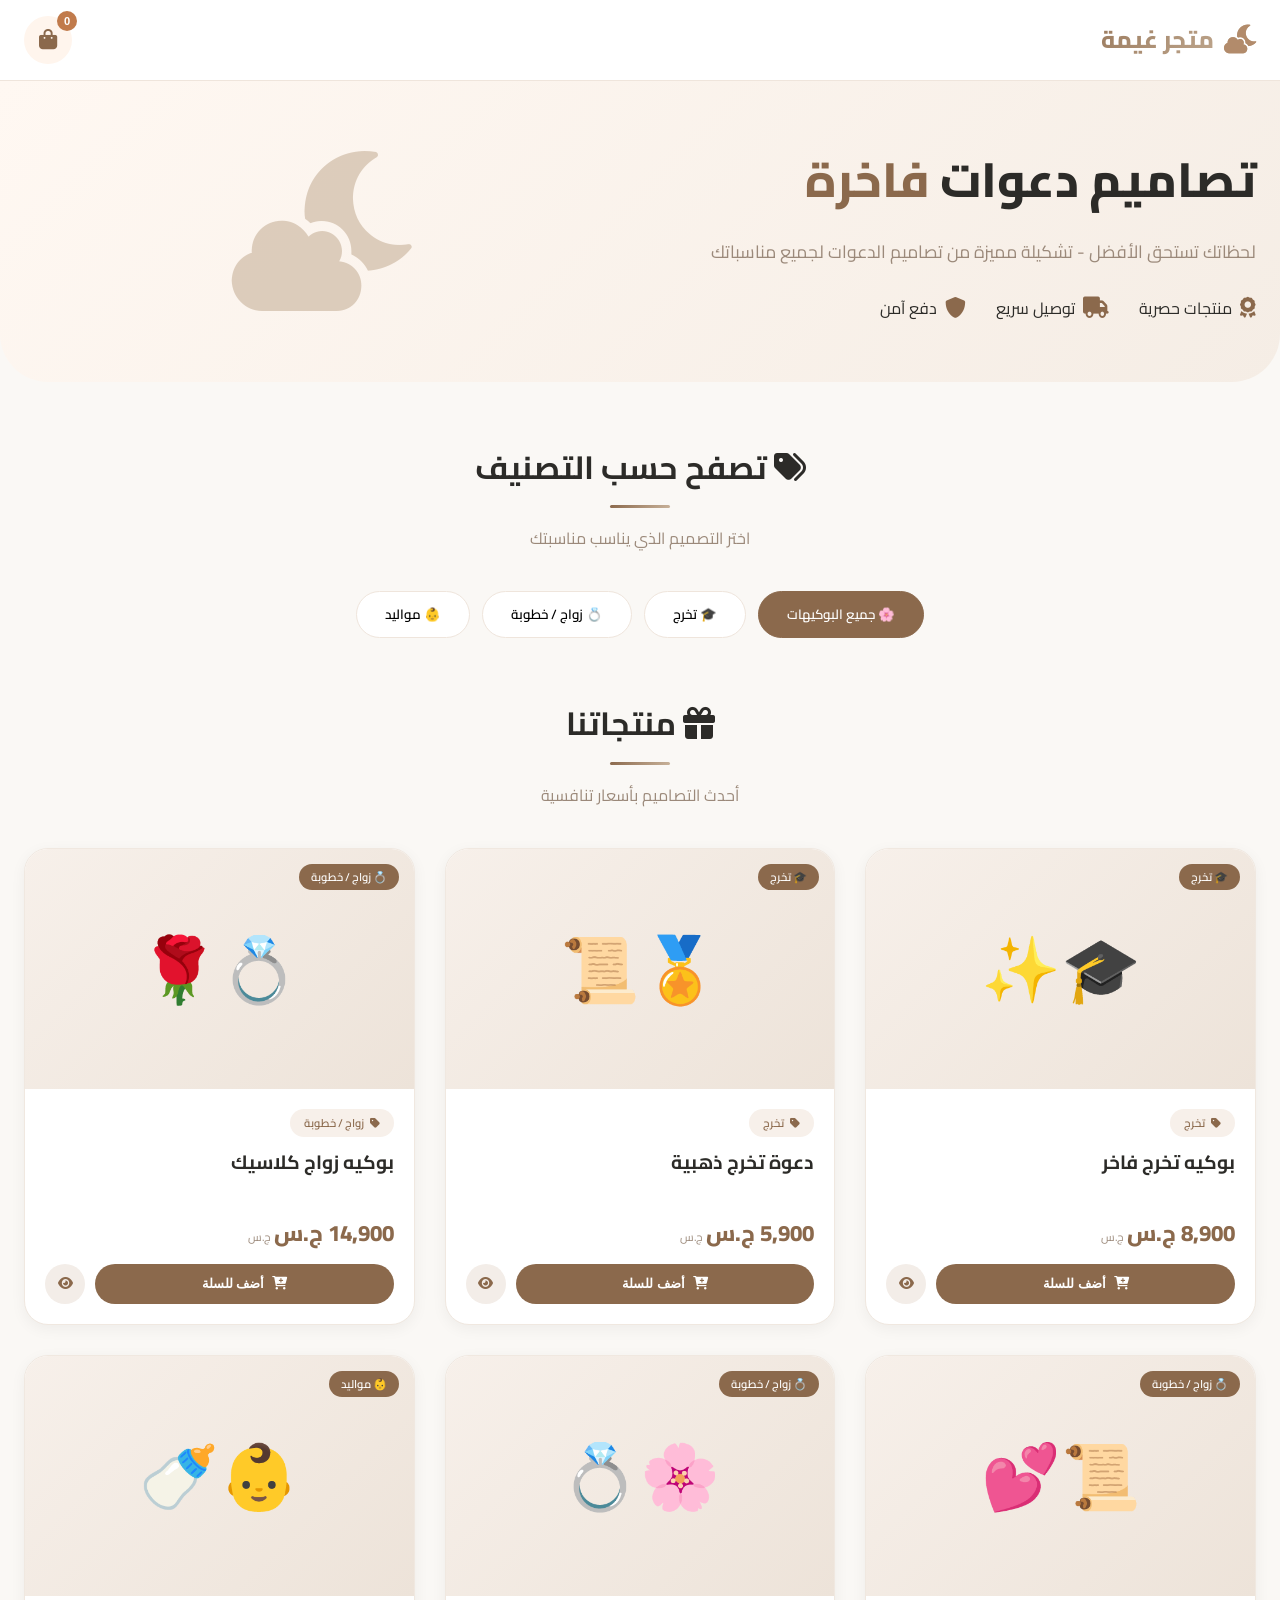
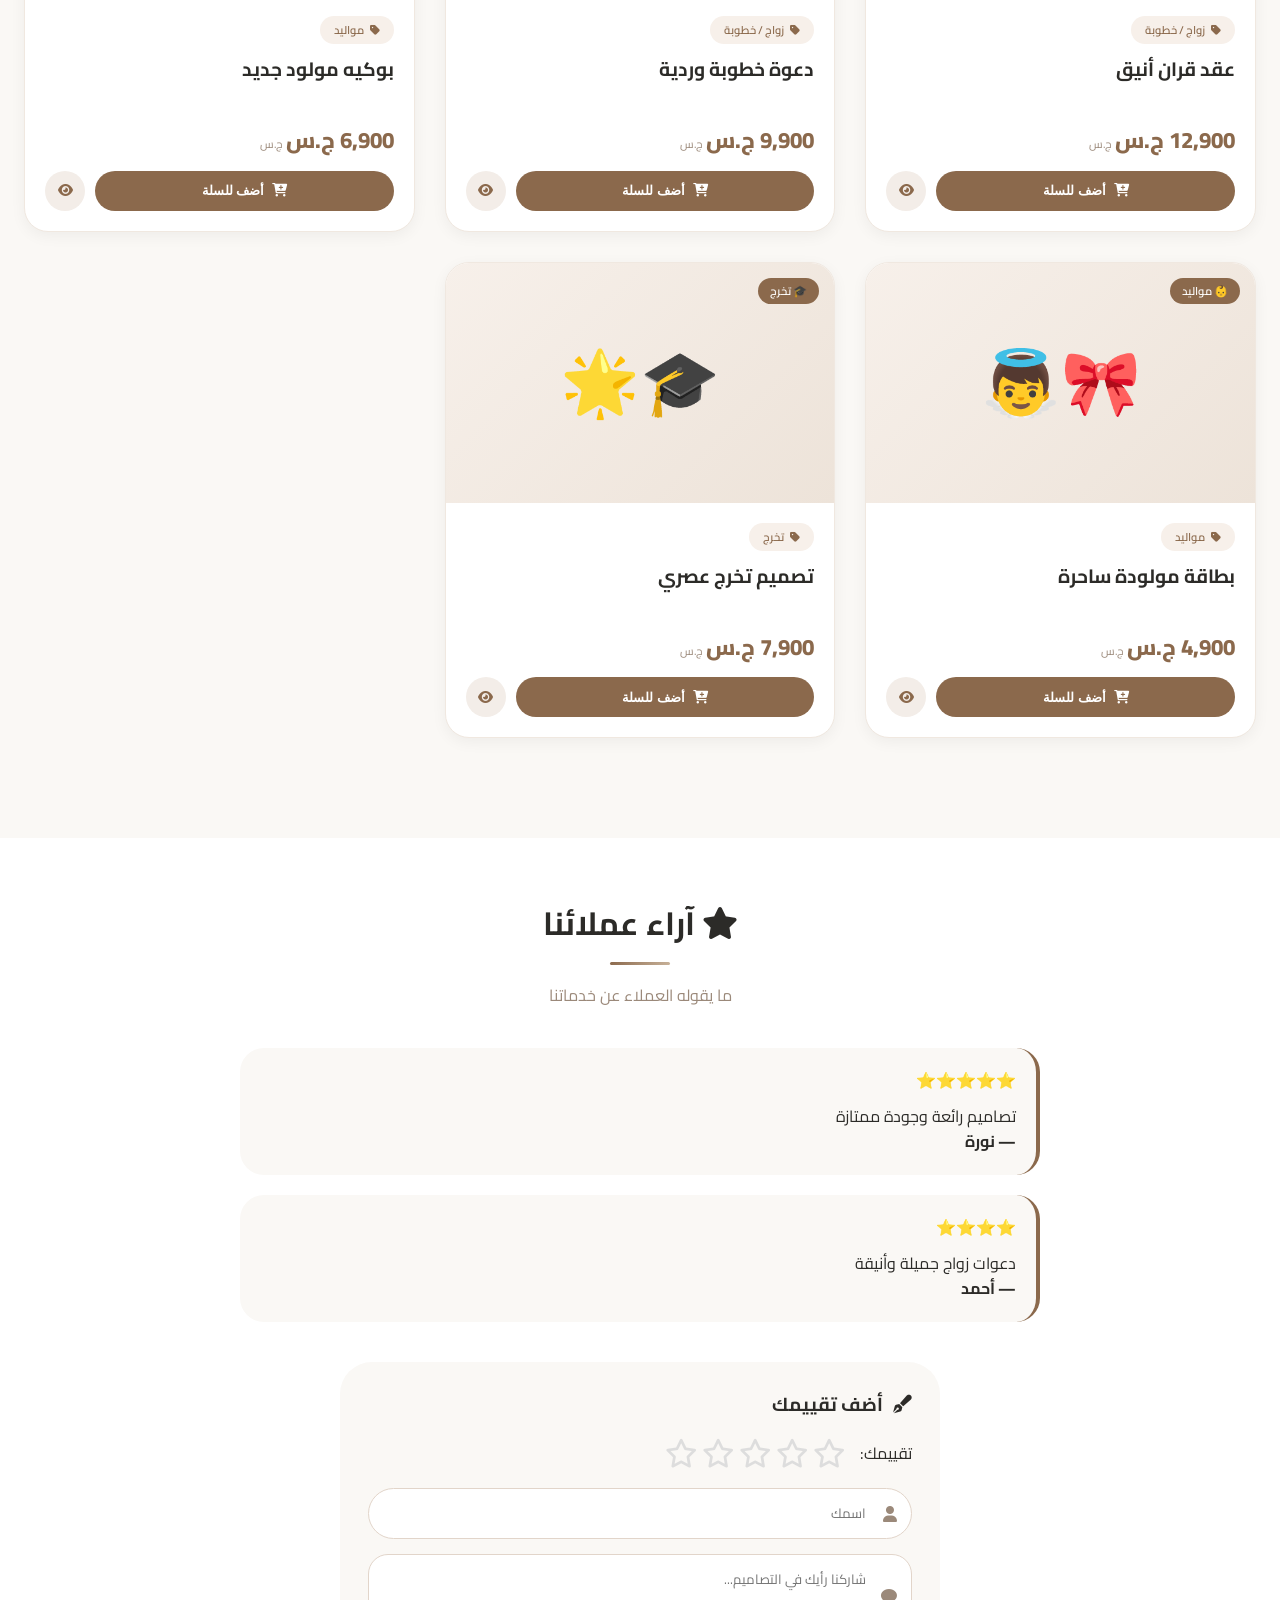
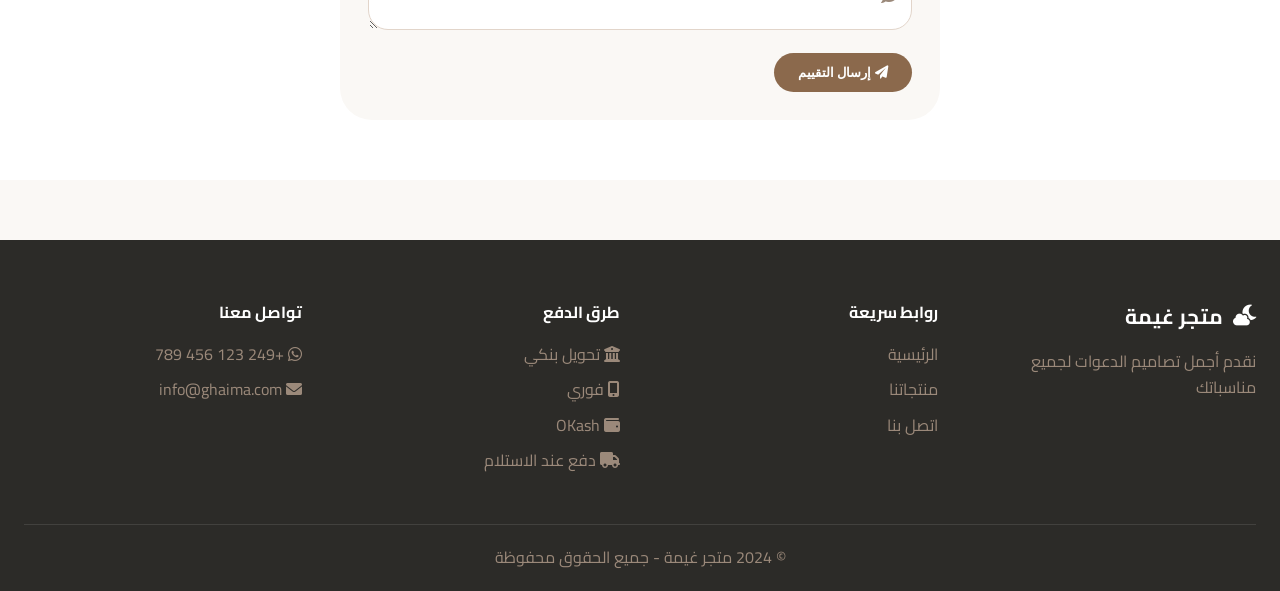
==== index.html @ 8d606b82 "Add files via upload" ====
<!DOCTYPE html>
<html lang="ar" dir="rtl">
<head>
    <meta charset="UTF-8">
    <meta name="viewport" content="width=device-width, initial-scale=1.0, viewport-fit=cover">
    <title>متجر غيمة | تصاميم دعوات فاخرة</title>
    <link href="https://fonts.googleapis.com/css2?family=Cairo:wght@300;400;500;600;700;800&display=swap" rel="stylesheet">
    <link rel="stylesheet" href="https://cdnjs.cloudflare.com/ajax/libs/font-awesome/6.0.0-beta3/css/all.min.css">
    <link rel="stylesheet" href="style.css">
</head>
<body>

<div class="header">
    <div class="container">
        <div class="header-content">
            <div class="logo" id="logoTrigger">
                <i class="fas fa-cloud-moon"></i>
                <span>متجر غيمة</span>
            </div>
            <button class="mobile-menu-btn" id="mobileMenuBtn">
                <i class="fas fa-bars"></i>
            </button>
            <div class="header-actions">
                <button class="cart-btn" id="cartIconBtn">
                    <i class="fas fa-shopping-bag"></i>
                    <span class="cart-badge" id="cartCount">0</span>
                </button>
            </div>
        </div>
    </div>
</div>

<main>
    <section class="hero">
        <div class="container">
            <div class="hero-content">
                <div class="hero-text">
                    <h1>تصاميم دعوات <span class="highlight">فاخرة</span></h1>
                    <p>لحظاتك تستحق الأفضل - تشكيلة مميزة من تصاميم الدعوات لجميع مناسباتك</p>
                    <div class="hero-stats">
                        <div class="hero-stat"><i class="fas fa-award"></i><span>منتجات حصرية</span></div>
                        <div class="hero-stat"><i class="fas fa-truck"></i><span>توصيل سريع</span></div>
                        <div class="hero-stat"><i class="fas fa-shield-alt"></i><span>دفع آمن</span></div>
                    </div>
                </div>
                <div class="hero-image"><i class="fas fa-cloud-moon"></i></div>
            </div>
        </div>
    </section>

    <section class="categories-section">
        <div class="container">
            <div class="section-header">
                <h2><i class="fas fa-tags"></i> تصفح حسب التصنيف</h2>
                <p>اختر التصميم الذي يناسب مناسبتك</p>
            </div>
            <div class="categories" id="categoriesContainer"></div>
        </div>
    </section>

    <section class="products-section">
        <div class="container">
            <div class="section-header">
                <h2><i class="fas fa-gift"></i> منتجاتنا</h2>
                <p>أحدث التصاميم بأسعار تنافسية</p>
            </div>
            <div class="products-grid" id="productsGrid"></div>
        </div>
    </section>

    <section class="reviews-section">
        <div class="container">
            <div class="section-header">
                <h2><i class="fas fa-star"></i> آراء عملائنا</h2>
                <p>ما يقوله العملاء عن خدماتنا</p>
            </div>
            <div class="reviews-container" id="reviewsList"></div>
            <div class="add-review-card">
                <h3><i class="fas fa-pen-fancy"></i> أضف تقييمك</h3>
                <div class="rating-input">
                    <span>تقييمك:</span>
                    <div class="stars-input" id="starRating">
                        <i class="far fa-star" data-value="1"></i>
                        <i class="far fa-star" data-value="2"></i>
                        <i class="far fa-star" data-value="3"></i>
                        <i class="far fa-star" data-value="4"></i>
                        <i class="far fa-star" data-value="5"></i>
                    </div>
                    <input type="hidden" id="selectedStars" value="0">
                </div>
                <div class="review-input-group"><i class="fas fa-user"></i><input type="text" id="reviewerName" placeholder="اسمك"></div>
                <div class="review-input-group"><i class="fas fa-comment"></i><textarea id="reviewComment" rows="2" placeholder="شاركنا رأيك في التصاميم..."></textarea></div>
                <button id="submitReviewBtn" class="btn-primary"><i class="fas fa-paper-plane"></i> إرسال التقييم</button>
            </div>
        </div>
    </section>
</main>

<footer class="footer">
    <div class="container">
        <div class="footer-content">
            <div class="footer-section"><div class="footer-logo"><i class="fas fa-cloud-moon"></i><span>متجر غيمة</span></div><p>نقدم أجمل تصاميم الدعوات لجميع مناسباتك</p></div>
            <div class="footer-section"><h4>روابط سريعة</h4><ul><li><a href="#">الرئيسية</a></li><li><a href="#">منتجاتنا</a></li><li><a href="#">اتصل بنا</a></li></ul></div>
            <div class="footer-section"><h4>طرق الدفع</h4><ul><li><i class="fas fa-university"></i> تحويل بنكي</li><li><i class="fas fa-mobile-alt"></i> فوري</li><li><i class="fas fa-wallet"></i> OKash</li><li><i class="fas fa-truck"></i> دفع عند الاستلام</li></ul></div>
            <div class="footer-section"><h4>تواصل معنا</h4><ul><li><i class="fab fa-whatsapp"></i> +249 123 456 789</li><li><i class="fas fa-envelope"></i> info@ghaima.com</li></ul></div>
        </div>
        <div class="footer-bottom"><p>&copy; 2024 متجر غيمة - جميع الحقوق محفوظة</p></div>
    </div>
</footer>

<!-- Modals -->
<div class="modal" id="recipientModal">
    <div class="modal-content">
        <div class="modal-header"><h3><i class="fas fa-map-marker-alt"></i> بيانات التوصيل</h3><button class="modal-close" onclick="closeModal('recipientModal')">&times;</button></div>
        <div class="modal-body">
            <div class="form-group"><label>الاسم الكامل</label><input type="text" id="recipientFullName"></div>
            <div class="form-group"><label>رقم الهاتف</label><input type="tel" id="recipientPhone"></div>
            <div class="form-group"><label>البريد الإلكتروني (اختياري)</label><input type="email" id="recipientEmail"></div>
            <div class="gps-card"><div class="gps-icon"><i class="fas fa-location-dot"></i></div><div class="gps-content"><h4>تحديد موقع التوصيل</h4><button type="button" id="getGpsBtn" class="btn-gps"><i class="fas fa-crosshairs"></i> تحديد موقعي الحالي</button><div id="gpsStatus" class="gps-status"><i class="fas fa-info-circle"></i> لم يتم تحديد الموقع بعد</div><input type="hidden" id="gpsLat"><input type="hidden" id="gpsLng"></div></div>
            <div class="form-group"><label>العنوان التفصيلي</label><textarea id="recipientAddress" rows="2"></textarea></div>
            <div class="form-group"><label>ملاحظات إضافية</label><textarea id="recipientNotes" rows="2"></textarea></div>
        </div>
        <div class="modal-footer"><button id="proceedToPaymentBtn" class="btn-primary">متابعة إلى الدفع</button><button class="btn-secondary" onclick="closeModal('recipientModal')">إلغاء</button></div>
    </div>
</div>

<div class="modal" id="paymentModal">
    <div class="modal-content">
        <div class="modal-header"><h3><i class="fas fa-credit-card"></i> طريقة الدفع</h3><button class="modal-close" onclick="closeModal('paymentModal')">&times;</button></div>
        <div class="modal-body">
            <div class="payment-methods">
                <div class="payment-method" data-method="fawry_khartoum"><i class="fas fa-mobile-alt"></i><div class="payment-method-info"><strong>بنكك -</strong><span>بنك الخرطوم</span></div><i class="fas fa-chevron-left"></i></div>
                <div class="payment-method" data-method="fawry_faisal"><i class="fas fa-mobile-alt"></i><div class="payment-method-info"><strong>فوري-</strong><span>بنك فيصل الإسلامي</span></div><i class="fas fa-chevron-left"></i></div>
                <div class="payment-method" data-method="bank_omdurman_okash"><i class="fas fa-wallet"></i><div class="payment-method-info"><strong>اوكاش-</strong><span>بنك أمدرمان</span></div><i class="fas fa-chevron-left"></i></div>
                <div class="payment-method" data-method="cod"><i class="fas fa-truck"></i><div class="payment-method-info"><strong>الدفع عند الاستلام </strong><span>نقداً عند التوصيل</span></div><i class="fas fa-chevron-left"></i></div>
            </div>
            <div id="proofUploadSection" class="proof-card"><div id="bankDetailsMessage" class="bank-details"></div><div class="form-group"><label>تفاصيل التحويل</label><textarea id="bankTransferNote" rows="2"></textarea></div><div class="form-group"><label>إرفاق إشعار التحويل</label><input type="file" id="transferProofImage" accept="image/*"></div></div>
        </div>
        <div class="modal-footer"><button id="confirmPaymentBtn" class="btn-primary">تأكيد الدفع</button><button class="btn-secondary" onclick="closeModal('paymentModal')">إلغاء</button></div>
    </div>
</div>

<div class="cart-sidebar" id="cartSidebar">
    <div class="cart-header"><h3><i class="fas fa-shopping-bag"></i> سلة المشتريات</h3><button id="closeCartBtn"><i class="fas fa-times"></i></button></div>
    <div class="cart-items" id="cartItemsList"></div>
    <div class="cart-footer"><div class="cart-total" id="cartTotalPrice"></div><button class="checkout-btn" id="checkoutBtn"><i class="fas fa-credit-card"></i> إتمام الدفع</button></div>
</div>

<div class="overlay" id="overlay"></div>
<div class="toast" id="toast"></div>

<script src="script.js"></script>
</body>
</html>
---- style.css ----
* {
    margin: 0;
    padding: 0;
    box-sizing: border-box;
}

body {
    font-family: 'Cairo', sans-serif;
    background: #faf8f5;
    color: #2c2b28;
    line-height: 1.6;
}

.container {
    max-width: 1400px;
    margin: 0 auto;
    padding: 0 24px;
}

/* ============ Header ============ */
.header {
    background: rgba(255, 255, 255, 0.96);
    backdrop-filter: blur(10px);
    position: sticky;
    top: 0;
    z-index: 100;
    border-bottom: 1px solid #efe5dc;
}

.header-content {
    display: flex;
    justify-content: space-between;
    align-items: center;
    padding: 16px 0;
}

.logo {
    display: flex;
    align-items: center;
    gap: 10px;
    font-size: 1.5rem;
    font-weight: 800;
    background: linear-gradient(135deg, #9b7b5e, #c8b29a);
    -webkit-background-clip: text;
    background-clip: text;
    color: transparent;
    cursor: pointer;
}

.logo i {
    font-size: 1.8rem;
    color: #b28b6b;
    background: none;
}

.mobile-menu-btn {
    display: none;
    background: none;
    border: none;
    font-size: 1.5rem;
    cursor: pointer;
    color: #8b694c;
}

.header-actions {
    display: flex;
    gap: 12px;
}

.cart-btn {
    position: relative;
    background: #fff5ed;
    border: none;
    width: 48px;
    height: 48px;
    border-radius: 50%;
    cursor: pointer;
    transition: 0.2s;
}

.cart-btn:hover {
    background: #e6d5c4;
    transform: scale(1.05);
}

.cart-btn i {
    font-size: 1.3rem;
    color: #8b694c;
}

.cart-badge {
    position: absolute;
    top: -5px;
    right: -5px;
    background: #c17b4c;
    color: white;
    font-size: 0.7rem;
    font-weight: bold;
    min-width: 20px;
    height: 20px;
    border-radius: 20px;
    display: flex;
    align-items: center;
    justify-content: center;
    padding: 0 5px;
}

/* ============ Hero Section ============ */
.hero {
    background: linear-gradient(135deg, #fff8f2, #f5ede5);
    padding: 60px 0;
    border-radius: 0 0 48px 48px;
}

.hero-content {
    display: flex;
    align-items: center;
    justify-content: space-between;
    gap: 40px;
    flex-wrap: wrap;
}

.hero-text {
    flex: 1;
}

.hero-text h1 {
    font-size: 3rem;
    font-weight: 800;
    margin-bottom: 20px;
}

.hero-text h1 .highlight {
    color: #8b694c;
}

.hero-text p {
    font-size: 1.1rem;
    color: #9b897a;
    margin-bottom: 30px;
}

.hero-stats {
    display: flex;
    gap: 30px;
    flex-wrap: wrap;
}

.hero-stat {
    display: flex;
    align-items: center;
    gap: 8px;
}

.hero-stat i {
    font-size: 1.3rem;
    color: #8b694c;
}

.hero-image {
    flex: 1;
    display: flex;
    justify-content: center;
}

.hero-image i {
    font-size: 10rem;
    color: #c8b29a;
    opacity: 0.6;
}

/* ============ Section Header ============ */
.section-header {
    text-align: center;
    margin-bottom: 40px;
}

.section-header h2 {
    font-size: 2rem;
    font-weight: 700;
    margin-bottom: 8px;
    position: relative;
    display: inline-block;
    padding-bottom: 15px;
}

.section-header h2:after {
    content: '';
    position: absolute;
    bottom: 0;
    right: 50%;
    transform: translateX(50%);
    width: 60px;
    height: 3px;
    background: linear-gradient(135deg, #8b694c, #c8b29a);
    border-radius: 3px;
}

.section-header p {
    color: #9b897a;
    margin-top: 10px;
}

/* ============ Categories ============ */
.categories-section {
    padding: 60px 0 0;
}

.categories {
    display: flex;
    flex-wrap: wrap;
    gap: 12px;
    justify-content: center;
}

.cat-btn {
    background: white;
    border: 1px solid #efe5dc;
    padding: 10px 28px;
    border-radius: 60px;
    font-weight: 600;
    cursor: pointer;
    transition: 0.2s;
    font-family: 'Cairo';
}

.cat-btn.active, .cat-btn:hover {
    background: #8b694c;
    color: white;
    border-color: #8b694c;
}

/* ============ Products Grid ============ */
.products-section {
    padding: 60px 0;
}

.products-grid {
    display: grid;
    grid-template-columns: repeat(auto-fill, minmax(300px, 1fr));
    gap: 30px;
    margin: 40px 0;
}

.product-card {
    background: white;
    border-radius: 24px;
    overflow: hidden;
    transition: all 0.3s ease;
    box-shadow: 0 4px 15px rgba(0, 0, 0, 0.05);
    border: 1px solid #f0e8e0;
    position: relative;
}

.product-card:hover {
    transform: translateY(-8px);
    box-shadow: 0 20px 35px rgba(0, 0, 0, 0.1);
}

.product-badge {
    position: absolute;
    top: 15px;
    right: 15px;
    background: #8b694c;
    color: white;
    padding: 4px 12px;
    border-radius: 30px;
    font-size: 0.7rem;
    font-weight: 600;
    z-index: 2;
}

.product-img {
    width: 100%;
    height: 240px;
    background: linear-gradient(135deg, #f7f0ea, #ede3d9);
    display: flex;
    align-items: center;
    justify-content: center;
    font-size: 5rem;
    overflow: hidden;
}

.product-img img {
    width: 100%;
    height: 100%;
    object-fit: cover;
    transition: transform 0.3s ease;
}

.product-card:hover .product-img img {
    transform: scale(1.05);
}

.product-info {
    padding: 20px;
}

.product-category {
    display: inline-flex;
    align-items: center;
    gap: 6px;
    background: #f7f0ea;
    padding: 5px 14px;
    border-radius: 30px;
    font-size: 0.7rem;
    font-weight: 600;
    color: #8b694c;
    margin-bottom: 12px;
}

.product-title {
    font-weight: 700;
    font-size: 1.2rem;
    margin-bottom: 8px;
    color: #2c2b28;
    line-height: 1.4;
    height: 55px;
    display: -webkit-box;
    -webkit-line-clamp: 2;
    -webkit-box-orient: vertical;
    overflow: hidden;
}

.product-price {
    font-weight: 800;
    font-size: 1.4rem;
    color: #8b694c;
    margin: 12px 0;
    display: flex;
    align-items: baseline;
    gap: 4px;
}

.product-price small {
    font-size: 0.7rem;
    font-weight: normal;
    color: #9b897a;
}

.product-actions {
    display: flex;
    gap: 10px;
    margin-top: 10px;
}

.add-to-cart {
    flex: 1;
    background: #8b694c;
    color: white;
    border: none;
    padding: 12px;
    border-radius: 40px;
    font-weight: 600;
    cursor: pointer;
    transition: all 0.2s ease;
    display: flex;
    align-items: center;
    justify-content: center;
    gap: 8px;
}

.add-to-cart:hover {
    background: #6b4f38;
    transform: scale(1.02);
}

.product-quick-view {
    width: 40px;
    height: 40px;
    background: #f3ede8;
    border: none;
    border-radius: 50%;
    cursor: pointer;
    transition: all 0.2s ease;
    display: flex;
    align-items: center;
    justify-content: center;
    color: #8b694c;
}

.product-quick-view:hover {
    background: #8b694c;
    color: white;
}

/* ============ Reviews Section ============ */
.reviews-section {
    padding: 60px 0;
    background: white;
}

.reviews-container {
    max-width: 800px;
    margin: 0 auto;
    display: flex;
    flex-direction: column;
    gap: 20px;
}

.review-card {
    background: #faf8f5;
    border-radius: 24px;
    padding: 20px;
    border-right: 4px solid #8b694c;
    transition: 0.2s;
}

.review-card:hover {
    transform: translateX(-5px);
    box-shadow: 0 5px 15px rgba(0, 0, 0, 0.05);
}

.review-stars {
    margin-bottom: 10px;
}

.add-review-card {
    max-width: 600px;
    margin: 40px auto 0;
    background: #faf8f5;
    border-radius: 32px;
    padding: 28px;
}

.add-review-card h3 {
    margin-bottom: 20px;
    display: flex;
    align-items: center;
    gap: 10px;
}

.rating-input {
    display: flex;
    align-items: center;
    gap: 15px;
    margin-bottom: 20px;
    flex-wrap: wrap;
}

.stars-input {
    display: flex;
    gap: 5px;
    direction: ltr;
}

.stars-input i {
    font-size: 1.8rem;
    cursor: pointer;
    transition: 0.2s;
    color: #ddd;
}

.stars-input i:hover,
.stars-input i.active {
    color: #f5b342;
}

.review-input-group {
    position: relative;
    margin-bottom: 15px;
}

.review-input-group i {
    position: absolute;
    right: 15px;
    top: 50%;
    transform: translateY(-50%);
    color: #9b897a;
}

.review-input-group input,
.review-input-group textarea {
    width: 100%;
    padding: 12px 45px 12px 15px;
    border: 1px solid #e2d5ca;
    border-radius: 60px;
    font-family: 'Cairo';
    background: white;
}

.review-input-group textarea {
    border-radius: 20px;
    resize: vertical;
}

/* ============ Cart Sidebar ============ */
.cart-sidebar {
    position: fixed;
    top: 0;
    left: -450px;
    width: 100%;
    max-width: 400px;
    height: 100vh;
    background: white;
    z-index: 1000;
    display: flex;
    flex-direction: column;
    transition: 0.3s;
    box-shadow: -5px 0 30px rgba(0, 0, 0, 0.1);
}

.cart-sidebar.open {
    left: 0;
}

.cart-header {
    display: flex;
    justify-content: space-between;
    align-items: center;
    padding: 20px;
    border-bottom: 1px solid #efe5dc;
}

.cart-header button {
    background: none;
    border: none;
    font-size: 1.2rem;
    cursor: pointer;
}

.cart-items {
    flex: 1;
    overflow-y: auto;
    padding: 20px;
}

.cart-item {
    display: flex;
    justify-content: space-between;
    align-items: center;
    padding: 12px;
    background: #faf8f5;
    border-radius: 20px;
    margin-bottom: 12px;
}

.cart-footer {
    padding: 20px;
    border-top: 1px solid #efe5dc;
}

.cart-total {
    font-weight: 800;
    font-size: 1.2rem;
    margin-bottom: 16px;
    text-align: center;
}

.checkout-btn {
    width: 100%;
    background: #8b694c;
    color: white;
    border: none;
    padding: 14px;
    border-radius: 40px;
    font-weight: bold;
    cursor: pointer;
    display: flex;
    align-items: center;
    justify-content: center;
    gap: 8px;
}

/* ============ Payment Styles ============ */
.payment-methods {
    display: flex;
    flex-direction: column;
    gap: 12px;
    margin-bottom: 20px;
}

.payment-method {
    display: flex;
    align-items: center;
    gap: 15px;
    padding: 15px;
    border: 2px solid #efe5dc;
    border-radius: 60px;
    cursor: pointer;
    transition: 0.2s;
}

.payment-method i:first-child {
    font-size: 1.5rem;
    color: #8b694c;
}

.payment-method-info {
    flex: 1;
}

.payment-method.selected {
    border-color: #8b694c;
    background: #fef8f2;
}

.proof-card {
    background: #f9f5f0;
    border-radius: 24px;
    padding: 16px;
    margin-top: 16px;
}

.bank-details {
    background: #fff6e8;
    border-radius: 16px;
    padding: 12px;
    margin-bottom: 16px;
    font-size: 0.85rem;
}

.gps-card {
    background: #eef2f5;
    border-radius: 20px;
    padding: 16px;
    margin: 16px 0;
    display: flex;
    gap: 16px;
    flex-wrap: wrap;
}

.btn-gps {
    background: #2c7da0;
    color: white;
    border: none;
    padding: 10px 20px;
    border-radius: 40px;
    cursor: pointer;
    margin: 8px 0;
}

/* ============ Modals ============ */
.modal {
    display: none;
    position: fixed;
    top: 0;
    left: 0;
    width: 100%;
    height: 100%;
    background: rgba(0, 0, 0, 0.5);
    z-index: 2000;
    justify-content: center;
    align-items: center;
}

.modal.active {
    display: flex;
}

.modal-content {
    background: white;
    border-radius: 32px;
    width: 90%;
    max-width: 500px;
    max-height: 85vh;
    overflow-y: auto;
}

.modal-header {
    display: flex;
    justify-content: space-between;
    align-items: center;
    padding: 20px;
    border-bottom: 1px solid #efe5dc;
}

.modal-body {
    padding: 20px;
}

.modal-footer {
    padding: 20px;
    border-top: 1px solid #efe5dc;
    display: flex;
    gap: 12px;
}

.form-group {
    margin-bottom: 16px;
}

.form-group label {
    display: block;
    margin-bottom: 8px;
    font-weight: 600;
}

.form-group input,
.form-group select,
.form-group textarea {
    width: 100%;
    padding: 12px;
    border: 1px solid #e2d5ca;
    border-radius: 60px;
    font-family: 'Cairo';
}

.form-group textarea {
    border-radius: 20px;
}

.btn-primary {
    background: #8b694c;
    color: white;
    border: none;
    padding: 12px 24px;
    border-radius: 40px;
    cursor: pointer;
    font-weight: 600;
    flex: 1;
}

.btn-secondary {
    background: #e9e2d9;
    color: #2c2b28;
    border: none;
    padding: 12px 24px;
    border-radius: 40px;
    cursor: pointer;
    font-weight: 600;
    flex: 1;
}

/* ============ Status Badges ============ */
.status-badge {
    display: inline-flex;
    align-items: center;
    gap: 6px;
    padding: 6px 12px;
    border-radius: 30px;
    font-size: 0.75rem;
    font-weight: 600;
}

.status-new {
    background: #e3f2fd;
    color: #1976d2;
    border: 1px solid #90caf9;
}

.status-processing {
    background: #fff3e0;
    color: #ed6c02;
    border: 1px solid #ffb74d;
}

.status-delivered {
    background: #e8f5e9;
    color: #2e7d32;
    border: 1px solid #81c784;
}

/* ============ Status Select ============ */
.status-select {
    position: relative;
    min-width: 130px;
}

.status-select select {
    appearance: none;
    -webkit-appearance: none;
    background: white;
    border: 1px solid #e2d5ca;
    border-radius: 30px;
    padding: 8px 30px 8px 16px;
    font-family: 'Cairo', sans-serif;
    font-size: 0.8rem;
    cursor: pointer;
    transition: all 0.2s ease;
    width: 100%;
}

.status-select select:hover {
    border-color: #8b694c;
    background: #fef8f2;
}

.status-select i {
    position: absolute;
    left: 12px;
    top: 50%;
    transform: translateY(-50%);
    color: #8b694c;
    pointer-events: none;
}

/* ============ Image Upload ============ */
.image-upload-container {
    display: flex;
    flex-direction: column;
    gap: 10px;
    margin-top: 5px;
}

.image-preview {
    width: 100px;
    height: 100px;
    background: #f0f0f0;
    border-radius: 12px;
    display: flex;
    align-items: center;
    justify-content: center;
    overflow: hidden;
    margin-top: 10px;
    border: 1px dashed #ccc;
}

.image-preview img {
    width: 100%;
    height: 100%;
    object-fit: cover;
}

.upload-btn {
    background: #e9e2d9;
    border: 1px solid #e2d5ca;
    padding: 8px 16px;
    border-radius: 40px;
    cursor: pointer;
    font-family: 'Cairo';
    font-size: 0.8rem;
    display: inline-flex;
    align-items: center;
    gap: 8px;
}

.upload-btn:hover {
    background: #ddcdbb;
}

/* ============ Map Link ============ */
.map-link {
    color: #2c7da0;
    text-decoration: none;
    display: inline-flex;
    align-items: center;
    gap: 5px;
    font-size: 0.8rem;
}

.map-link:hover {
    text-decoration: underline;
}

/* ============ Admin Panel ============ */
.admin-page {
    min-height: 100vh;
    background: #f1ede8;
    padding: 30px 0;
}

.admin-container {
    max-width: 1400px;
    margin: 0 auto;
    padding: 0 20px;
}

.admin-header {
    display: flex;
    justify-content: space-between;
    align-items: center;
    margin-bottom: 30px;
    flex-wrap: wrap;
    gap: 15px;
}

.admin-stats {
    display: grid;
    grid-template-columns: repeat(auto-fit, minmax(180px, 1fr));
    gap: 20px;
    margin-bottom: 30px;
}

.stat-card {
    background: white;
    border-radius: 20px;
    padding: 20px;
    text-align: center;
    box-shadow: 0 2px 10px rgba(0, 0, 0, 0.05);
}

.stat-number {
    font-size: 2rem;
    font-weight: 800;
    color: #8b694c;
}

.admin-tabs {
    display: flex;
    gap: 10px;
    margin-bottom: 20px;
    flex-wrap: wrap;
}

.admin-tab {
    background: white;
    border: none;
    padding: 10px 24px;
    border-radius: 40px;
    cursor: pointer;
    transition: 0.2s;
}

.admin-tab.active {
    background: #8b694c;
    color: white;
}

.admin-content {
    display: none;
    background: white;
    border-radius: 24px;
    padding: 24px;
    overflow-x: auto;
    box-shadow: 0 2px 10px rgba(0, 0, 0, 0.03);
}

.admin-content.active {
    display: block;
}

/* ============ Tables ============ */
.products-table-container,
.categories-table-container {
    overflow-x: auto;
    border-radius: 16px;
    border: 1px solid #efe5dc;
}

.products-table,
.categories-table {
    width: 100%;
    border-collapse: collapse;
    min-width: 600px;
}

.products-table th,
.categories-table th {
    background: #faf8f5;
    padding: 14px;
    text-align: center;
    font-weight: 700;
    border-bottom: 2px solid #efe5dc;
    white-space: nowrap;
}

.products-table td,
.categories-table td {
    padding: 12px;
    text-align: center;
    border-bottom: 1px solid #efe5dc;
    vertical-align: middle;
}

.product-thumb {
    width: 55px;
    height: 55px;
    border-radius: 12px;
    object-fit: cover;
    background: #f7f0ea;
    display: flex;
    align-items: center;
    justify-content: center;
    font-size: 1.8rem;
}

.btn-sm {
    background: #8b694c;
    color: white;
    border: none;
    padding: 6px 12px;
    border-radius: 20px;
    cursor: pointer;
    margin: 2px;
    display: inline-flex;
    align-items: center;
    gap: 5px;
    font-size: 0.75rem;
}

.btn-danger {
    background: #dc3545;
}

.btn-success {
    background: #28a745;
}

.btn-add {
    background: #28a745;
    color: white;
    border: none;
    padding: 10px 20px;
    border-radius: 30px;
    cursor: pointer;
    margin-bottom: 20px;
    display: inline-flex;
    align-items: center;
    gap: 8px;
}

.category-actions {
    display: flex;
    gap: 8px;
    justify-content: center;
    flex-wrap: wrap;
}

code {
    font-family: monospace;
    background: #f5f0ea;
    padding: 4px 8px;
    border-radius: 8px;
    font-size: 0.75rem;
}

.category-badge {
    display: inline-flex;
    align-items: center;
    gap: 6px;
    background: #f7f0ea;
    padding: 4px 10px;
    border-radius: 30px;
    font-size: 0.75rem;
}

/* ============ Orders Table ============ */
.orders-table {
    overflow-x: auto;
}

.orders-table table {
    width: 100%;
    border-collapse: collapse;
    min-width: 900px;
}

.orders-table th {
    background: #faf8f5;
    padding: 14px;
    text-align: center;
    font-weight: 700;
    border-bottom: 2px solid #efe5dc;
    white-space: nowrap;
}

.orders-table td {
    padding: 12px;
    text-align: center;
    border-bottom: 1px solid #efe5dc;
    vertical-align: middle;
}

/* ============ Overlay & Toast ============ */
.overlay {
    position: fixed;
    inset: 0;
    background: rgba(0, 0, 0, 0.3);
    z-index: 999;
    display: none;
}

.overlay.active {
    display: block;
}

.toast {
    position: fixed;
    bottom: 20px;
    right: 20px;
    background: #2c2b28;
    color: white;
    padding: 12px 24px;
    border-radius: 40px;
    z-index: 3000;
    opacity: 0;
    transition: opacity 0.3s;
    pointer-events: none;
}

.toast.show {
    opacity: 1;
}

/* ============ Footer ============ */
.footer {
    background: #2c2b28;
    color: #9b897a;
    padding: 60px 0 20px;
    margin-top: 60px;
}

.footer-content {
    display: grid;
    grid-template-columns: repeat(auto-fit, minmax(200px, 1fr));
    gap: 40px;
    margin-bottom: 40px;
}

.footer-logo {
    display: flex;
    align-items: center;
    gap: 10px;
    font-size: 1.3rem;
    font-weight: 700;
    color: white;
    margin-bottom: 16px;
}

.footer-section h4 {
    color: white;
    margin-bottom: 16px;
}

.footer-section ul {
    list-style: none;
}

.footer-section ul li {
    margin-bottom: 10px;
}

.footer-section ul li a {
    color: #9b897a;
    text-decoration: none;
}

.footer-bottom {
    text-align: center;
    padding-top: 20px;
    border-top: 1px solid rgba(255, 255, 255, 0.1);
}

/* ============ Responsive Design ============ */

/* للأجهزة المتوسطة (تابلت) */
@media (max-width: 1024px) {
    .hero-text h1 { font-size: 2.5rem; }
    .hero-image i { font-size: 8rem; }
    .products-grid { grid-template-columns: repeat(auto-fill, minmax(280px, 1fr)); gap: 20px; }
    .admin-stats { grid-template-columns: repeat(2, 1fr); }
}

/* للأجهزة اللوحية الصغيرة */
@media (max-width: 768px) {
    .container { padding: 0 16px; }
    
    /* Header */
    .mobile-menu-btn { display: block; }
    .logo span { display: none; }
    .logo i { font-size: 1.8rem; }
    
    /* Hero */
    .hero { padding: 40px 0; }
    .hero-content { flex-direction: column; text-align: center; }
    .hero-text h1 { font-size: 1.8rem; }
    .hero-stats { justify-content: center; }
    .hero-image i { font-size: 5rem; }
    
    /* Sections */
    .section-header h2 { font-size: 1.5rem; }
    .categories { gap: 8px; }
    .cat-btn { padding: 8px 16px; font-size: 0.8rem; }
    
    /* Products */
    .products-grid { grid-template-columns: 1fr; gap: 16px; }
    .product-title { height: auto; }
    .product-price { font-size: 1.2rem; }
    .add-to-cart { padding: 10px; font-size: 0.8rem; }
    
    /* Reviews */
    .add-review-card { padding: 20px; margin: 20px; }
    .stars-input i { font-size: 1.4rem; }
    .rating-input { flex-direction: column; align-items: flex-start; }
    
    /* Cart */
    .cart-sidebar { max-width: 100%; }
    
    /* Admin */
    .admin-stats { grid-template-columns: 1fr; gap: 12px; }
    .admin-tabs { gap: 8px; }
    .admin-tab { padding: 8px 16px; font-size: 0.8rem; }
    .admin-content { padding: 16px; }
    
    /* Tables */
    .products-table,
    .categories-table,
    .orders-table table {
        min-width: 550px;
    }
    
    .btn-sm { padding: 4px 8px; font-size: 0.7rem; }
    .stat-number { font-size: 1.5rem; }
    
    /* Modals */
    .modal-content { width: 95%; padding: 20px; }
    .modal-footer { flex-direction: column; }
    .modal-footer button { width: 100%; }
    
    /* Payment */
    .payment-method { padding: 12px; }
    .payment-method-info strong { font-size: 0.9rem; }
    .gps-card { flex-direction: column; text-align: center; }
    
    /* Footer */
    .footer-content { grid-template-columns: 1fr; text-align: center; gap: 30px; }
    .footer-logo { justify-content: center; }
    .social-links { justify-content: center; }
}

/* للهواتف الصغيرة */
@media (max-width: 480px) {
    .hero-text h1 { font-size: 1.5rem; }
    .hero-stat span { font-size: 0.8rem; }
    .hero-stat i { font-size: 1rem; }
    
    .section-header h2 { font-size: 1.3rem; }
    .section-header p { font-size: 0.8rem; }
    
    .cat-btn { padding: 6px 12px; font-size: 0.7rem; }
    
    .product-title { font-size: 1rem; }
    .product-price { font-size: 1.1rem; }
    
    .review-card { padding: 15px; }
    .review-stars { font-size: 0.8rem; }
    
    .admin-header { flex-direction: column; text-align: center; }
    .admin-header h2 { font-size: 1.3rem; }
    
    .stat-card { padding: 12px; }
    .stat-number { font-size: 1.2rem; }
    .stat-card div:last-child { font-size: 0.7rem; }
    
    .products-table th,
    .products-table td,
    .categories-table th,
    .categories-table td {
        padding: 8px;
        font-size: 0.7rem;
    }
    
    .product-thumb { width: 40px; height: 40px; font-size: 1.2rem; }
    
    .btn-sm { padding: 3px 6px; font-size: 0.65rem; }
    .btn-add { padding: 8px 16px; font-size: 0.8rem; }
    
    .form-group label { font-size: 0.8rem; }
    .form-group input, .form-group select, .form-group textarea { padding: 8px; font-size: 0.8rem; }
    
    .toast { font-size: 0.8rem; padding: 8px 16px; }
    
    .status-select { min-width: 100px; }
    .status-select select { padding: 6px 25px 6px 12px; font-size: 0.7rem; }
    
    .status-badge { padding: 3px 8px; font-size: 0.65rem; }
}

/* للهواتف الكبيرة */
@media (min-width: 481px) and (max-width: 768px) {
    .products-grid { grid-template-columns: repeat(2, 1fr); }
    .admin-stats { grid-template-columns: repeat(2, 1fr); }
}

/* للشاشات الكبيرة */
@media (min-width: 1400px) {
    .container { max-width: 1400px; }
    .products-grid { grid-template-columns: repeat(4, 1fr); }
}
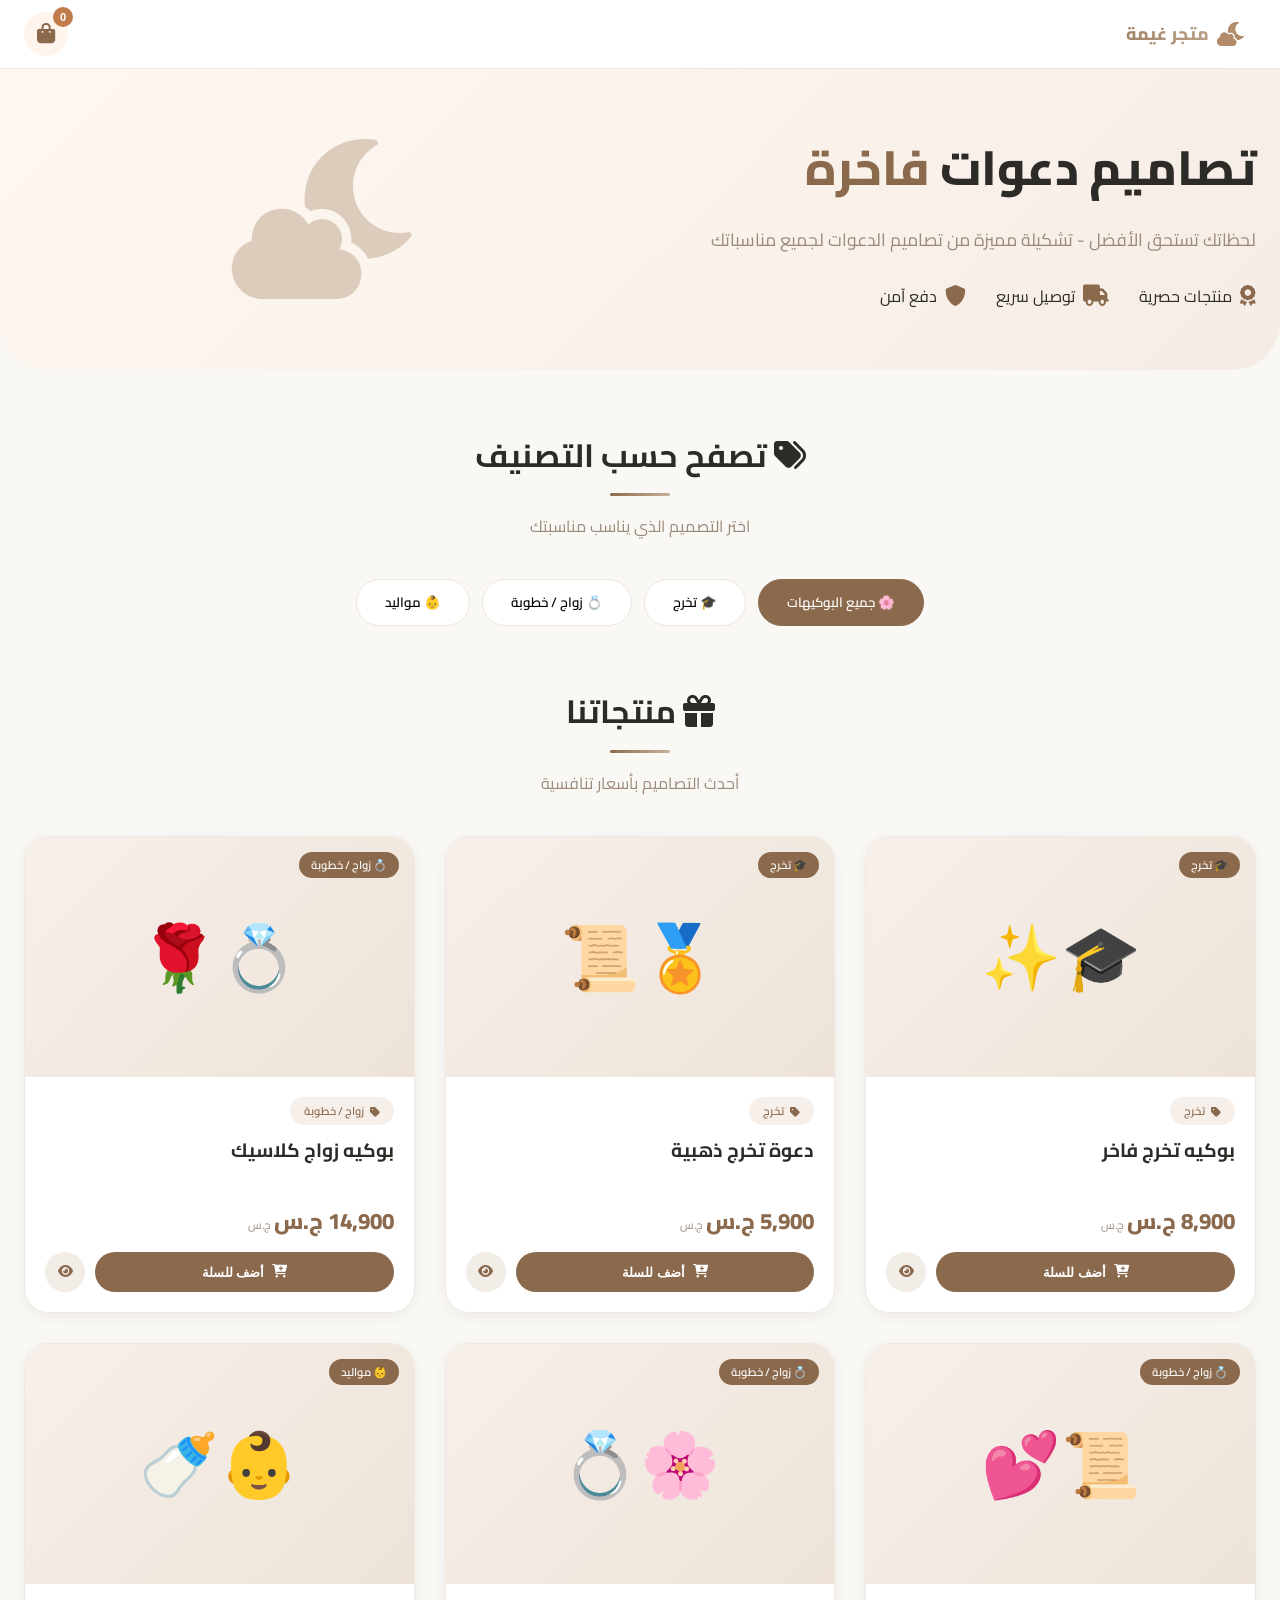
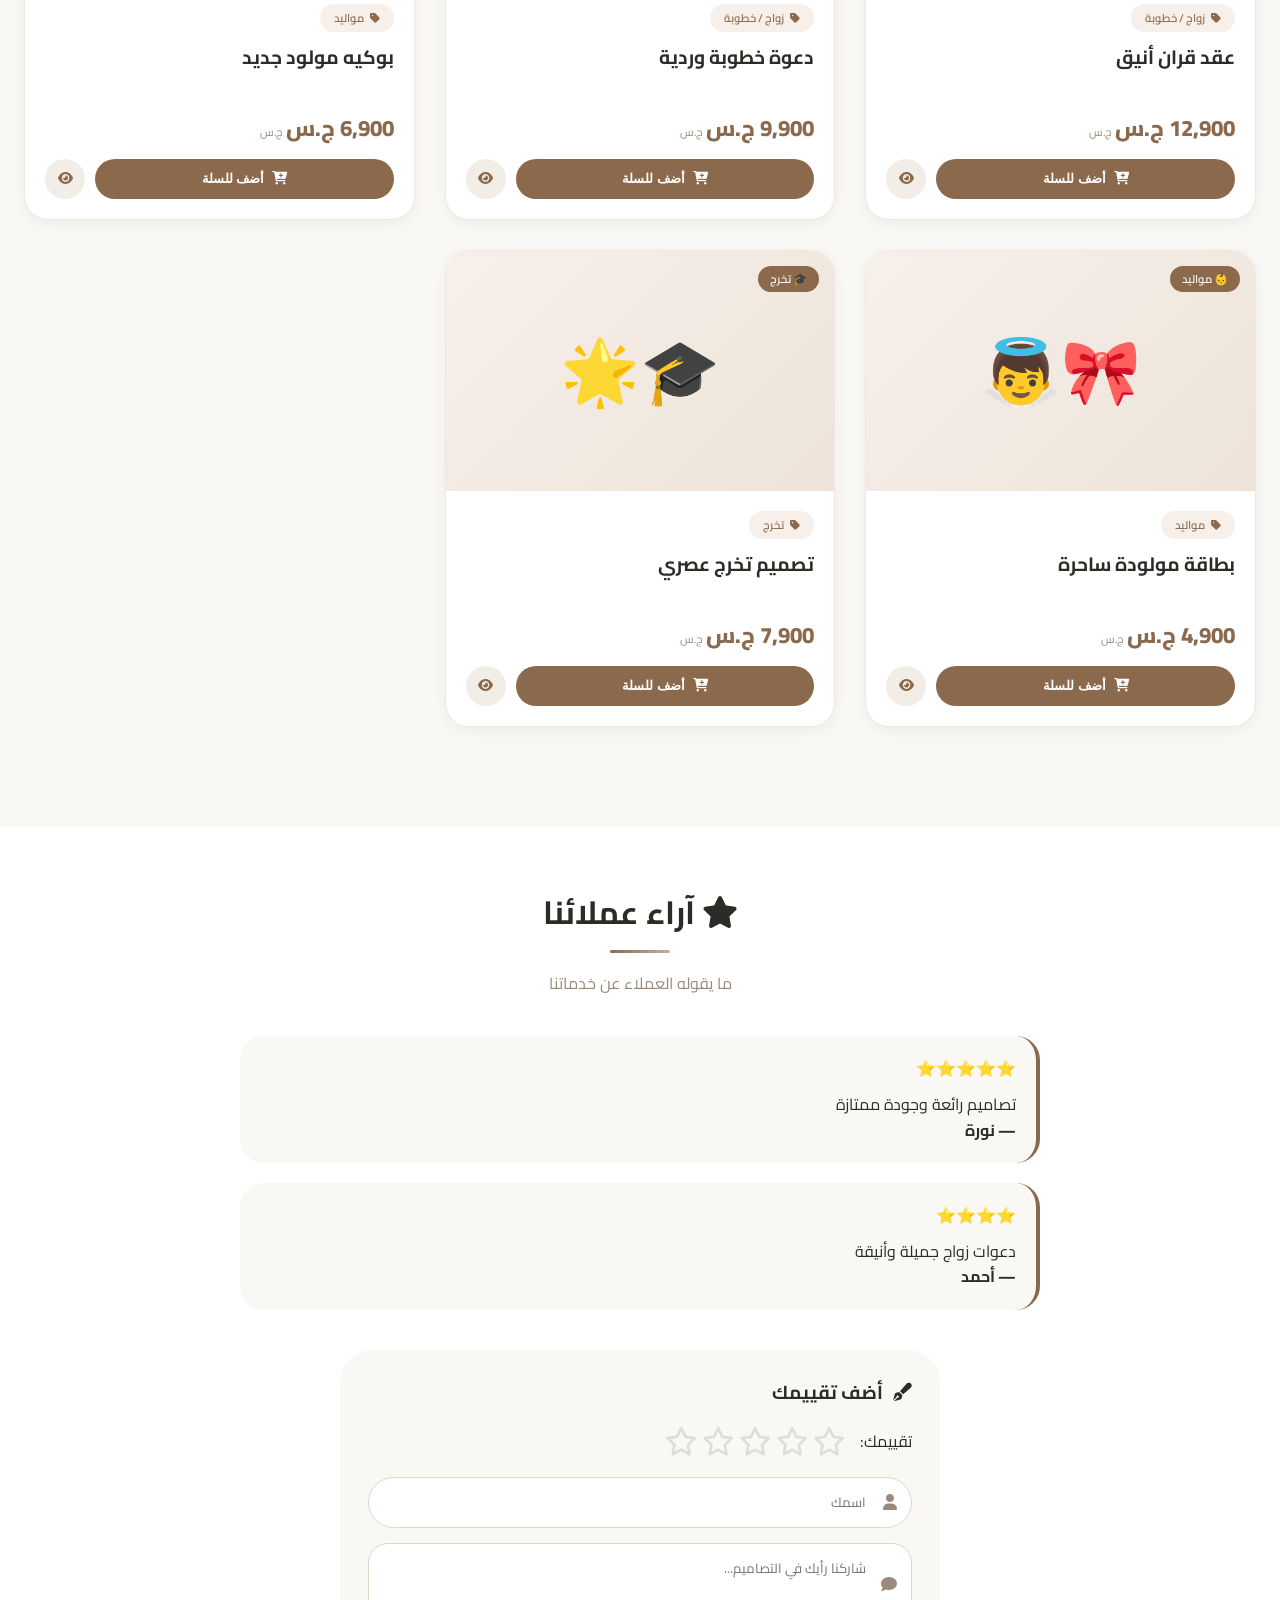
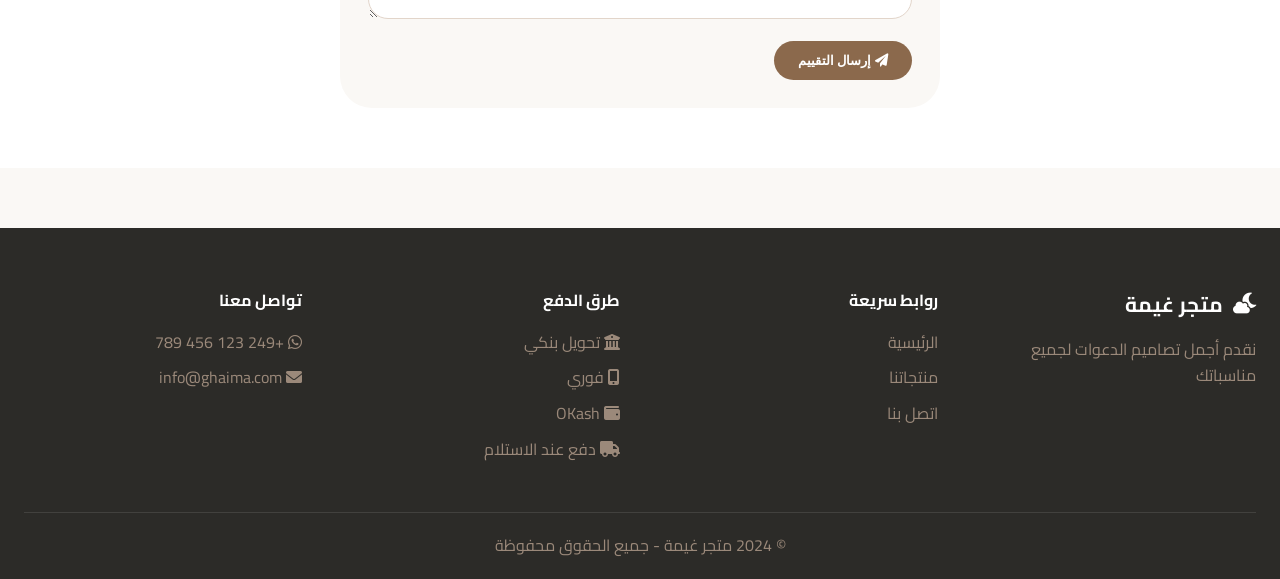
==== commit e3507051: "Add files via upload" ====
--- a/index.html
+++ b/index.html
@@ -113,12 +113,22 @@
     <div class="modal-content">
         <div class="modal-header"><h3><i class="fas fa-map-marker-alt"></i> بيانات التوصيل</h3><button class="modal-close" onclick="closeModal('recipientModal')">&times;</button></div>
         <div class="modal-body">
-            <div class="form-group"><label>الاسم الكامل</label><input type="text" id="recipientFullName"></div>
-            <div class="form-group"><label>رقم الهاتف</label><input type="tel" id="recipientPhone"></div>
-            <div class="form-group"><label>البريد الإلكتروني (اختياري)</label><input type="email" id="recipientEmail"></div>
-            <div class="gps-card"><div class="gps-icon"><i class="fas fa-location-dot"></i></div><div class="gps-content"><h4>تحديد موقع التوصيل</h4><button type="button" id="getGpsBtn" class="btn-gps"><i class="fas fa-crosshairs"></i> تحديد موقعي الحالي</button><div id="gpsStatus" class="gps-status"><i class="fas fa-info-circle"></i> لم يتم تحديد الموقع بعد</div><input type="hidden" id="gpsLat"><input type="hidden" id="gpsLng"></div></div>
-            <div class="form-group"><label>العنوان التفصيلي</label><textarea id="recipientAddress" rows="2"></textarea></div>
-            <div class="form-group"><label>ملاحظات إضافية</label><textarea id="recipientNotes" rows="2"></textarea></div>
+            <div class="form-group"><label>الاسم الكامل</label><input type="text" id="recipientFullName" placeholder="أدخل اسمك الكامل"></div>
+            <div class="form-group"><label>رقم الهاتف</label><input type="tel" id="recipientPhone" placeholder="09xxxxxxxx"></div>
+            <div class="form-group"><label>البريد الإلكتروني (اختياري)</label><input type="email" id="recipientEmail" placeholder="example@mail.com"></div>
+            <div class="gps-card">
+                <div class="gps-icon"><i class="fas fa-location-dot"></i></div>
+                <div class="gps-content">
+                    <h4>تحديد موقع التوصيل</h4>
+                    <button type="button" id="getGpsBtn" class="btn-gps"><i class="fas fa-crosshairs"></i> تحديد موقعي الحالي</button>
+                    <div id="gpsStatus" class="gps-status"><i class="fas fa-info-circle"></i> اضغط على الزر لتحديد موقعك</div>
+                    <button type="button" id="openMapBtn" class="btn-gps" style="background:#6c757d; margin-top:8px; display:none;"><i class="fas fa-map-marked-alt"></i> فتح الموقع على الخريطة</button>
+                    <input type="hidden" id="gpsLat">
+                    <input type="hidden" id="gpsLng">
+                </div>
+            </div>
+            <div class="form-group"><label>العنوان التفصيلي</label><textarea id="recipientAddress" rows="2" placeholder="الحي - الشارع - رقم المبنى"></textarea></div>
+            <div class="form-group"><label>ملاحظات إضافية</label><textarea id="recipientNotes" rows="2" placeholder="تعليمات التوصيل..."></textarea></div>
         </div>
         <div class="modal-footer"><button id="proceedToPaymentBtn" class="btn-primary">متابعة إلى الدفع</button><button class="btn-secondary" onclick="closeModal('recipientModal')">إلغاء</button></div>
     </div>
@@ -129,14 +139,24 @@
         <div class="modal-header"><h3><i class="fas fa-credit-card"></i> طريقة الدفع</h3><button class="modal-close" onclick="closeModal('paymentModal')">&times;</button></div>
         <div class="modal-body">
             <div class="payment-methods">
-                <div class="payment-method" data-method="fawry_khartoum"><i class="fas fa-mobile-alt"></i><div class="payment-method-info"><strong>بنكك -</strong><span>بنك الخرطوم</span></div><i class="fas fa-chevron-left"></i></div>
                 <div class="payment-method" data-method="fawry_faisal"><i class="fas fa-mobile-alt"></i><div class="payment-method-info"><strong>فوري-</strong><span>بنك فيصل الإسلامي</span></div><i class="fas fa-chevron-left"></i></div>
+                <div class="payment-method" data-method="bank_khartoum"><i class="fas fa-university"></i><div class="payment-method-info"><strong>بنكك-</strong><span>بنك الخرطوم</span></div><i class="fas fa-chevron-left"></i></div>
                 <div class="payment-method" data-method="bank_omdurman_okash"><i class="fas fa-wallet"></i><div class="payment-method-info"><strong>اوكاش-</strong><span>بنك أمدرمان</span></div><i class="fas fa-chevron-left"></i></div>
                 <div class="payment-method" data-method="cod"><i class="fas fa-truck"></i><div class="payment-method-info"><strong>الدفع عند الاستلام </strong><span>نقداً عند التوصيل</span></div><i class="fas fa-chevron-left"></i></div>
             </div>
-            <div id="proofUploadSection" class="proof-card"><div id="bankDetailsMessage" class="bank-details"></div><div class="form-group"><label>تفاصيل التحويل</label><textarea id="bankTransferNote" rows="2"></textarea></div><div class="form-group"><label>إرفاق إشعار التحويل</label><input type="file" id="transferProofImage" accept="image/*"></div></div>
+            <div id="proofUploadSection" class="proof-card">
+                <div id="bankDetailsMessage" class="bank-details"></div>
+                <div class="form-group">
+                    <label>📌 بيانات التحويل / فوري:</label>
+                    <textarea id="bankTransferNote" rows="2" placeholder="سيتم عرض تفاصيل الحساب حسب البنك المختار"></textarea>
+                </div>
+                <div class="form-group">
+                    <label>📎 إرفاق إشعار التحويل (للتأكيد):</label>
+                    <input type="file" id="transferProofImage" accept="image/*" capture>
+                </div>
+            </div>
         </div>
-        <div class="modal-footer"><button id="confirmPaymentBtn" class="btn-primary">تأكيد الدفع</button><button class="btn-secondary" onclick="closeModal('paymentModal')">إلغاء</button></div>
+        <div class="modal-footer"><button id="confirmPaymentBtn" class="btn-primary">تأكيد الدفع وإنشاء الطلب</button><button class="btn-secondary" onclick="closeModal('paymentModal')">إلغاء</button></div>
     </div>
 </div>
 
--- a/style.css
+++ b/style.css
@@ -31,35 +31,57 @@
     display: flex;
     justify-content: space-between;
     align-items: center;
-    padding: 16px 0;
+    padding: 12px 0;
 }
 
 .logo {
     display: flex;
     align-items: center;
-    gap: 10px;
-    font-size: 1.5rem;
+    gap: 8px;
+    font-size: 1.3rem;
     font-weight: 800;
     background: linear-gradient(135deg, #9b7b5e, #c8b29a);
     -webkit-background-clip: text;
     background-clip: text;
     color: transparent;
     cursor: pointer;
+    padding: 8px 12px;
+    border-radius: 40px;
+    transition: all 0.2s ease;
+}
+
+.logo:hover {
+    background: #f0e8e0;
+    -webkit-background-clip: unset;
+    background-clip: unset;
+    color: #8b694c;
 }
 
 .logo i {
-    font-size: 1.8rem;
+    font-size: 1.5rem;
     color: #b28b6b;
     background: none;
 }
 
+.logo span {
+    font-size: 1.1rem;
+}
+
 .mobile-menu-btn {
     display: none;
-    background: none;
+    background: #fff5ed;
     border: none;
-    font-size: 1.5rem;
+    width: 44px;
+    height: 44px;
+    border-radius: 50%;
     cursor: pointer;
     color: #8b694c;
+    font-size: 1.2rem;
+    transition: all 0.2s ease;
+}
+
+.mobile-menu-btn:hover {
+    background: #e6d5c4;
 }
 
 .header-actions {
@@ -71,8 +93,8 @@
     position: relative;
     background: #fff5ed;
     border: none;
-    width: 48px;
-    height: 48px;
+    width: 44px;
+    height: 44px;
     border-radius: 50%;
     cursor: pointer;
     transition: 0.2s;
@@ -1134,7 +1156,6 @@
 
 /* ============ Responsive Design ============ */
 
-/* للأجهزة المتوسطة (تابلت) */
 @media (max-width: 1024px) {
     .hero-text h1 { font-size: 2.5rem; }
     .hero-image i { font-size: 8rem; }
@@ -1142,48 +1163,59 @@
     .admin-stats { grid-template-columns: repeat(2, 1fr); }
 }
 
-/* للأجهزة اللوحية الصغيرة */
 @media (max-width: 768px) {
     .container { padding: 0 16px; }
     
-    /* Header */
     .mobile-menu-btn { display: block; }
-    .logo span { display: none; }
-    .logo i { font-size: 1.8rem; }
-    
-    /* Hero */
+    
+    .logo {
+        order: 2;
+        margin: 0 auto;
+    }
+    
+    .mobile-menu-btn {
+        order: 1;
+    }
+    
+    .header-actions {
+        order: 3;
+    }
+    
+    .logo span {
+        display: inline-block;
+        font-size: 0.9rem;
+    }
+    
+    .logo i {
+        font-size: 1.3rem;
+    }
+    
     .hero { padding: 40px 0; }
     .hero-content { flex-direction: column; text-align: center; }
     .hero-text h1 { font-size: 1.8rem; }
     .hero-stats { justify-content: center; }
     .hero-image i { font-size: 5rem; }
     
-    /* Sections */
     .section-header h2 { font-size: 1.5rem; }
     .categories { gap: 8px; }
     .cat-btn { padding: 8px 16px; font-size: 0.8rem; }
     
-    /* Products */
     .products-grid { grid-template-columns: 1fr; gap: 16px; }
     .product-title { height: auto; }
     .product-price { font-size: 1.2rem; }
     .add-to-cart { padding: 10px; font-size: 0.8rem; }
     
-    /* Reviews */
     .add-review-card { padding: 20px; margin: 20px; }
     .stars-input i { font-size: 1.4rem; }
     .rating-input { flex-direction: column; align-items: flex-start; }
     
-    /* Cart */
     .cart-sidebar { max-width: 100%; }
     
-    /* Admin */
     .admin-stats { grid-template-columns: 1fr; gap: 12px; }
     .admin-tabs { gap: 8px; }
     .admin-tab { padding: 8px 16px; font-size: 0.8rem; }
     .admin-content { padding: 16px; }
     
-    /* Tables */
     .products-table,
     .categories-table,
     .orders-table table {
@@ -1193,23 +1225,18 @@
     .btn-sm { padding: 4px 8px; font-size: 0.7rem; }
     .stat-number { font-size: 1.5rem; }
     
-    /* Modals */
     .modal-content { width: 95%; padding: 20px; }
     .modal-footer { flex-direction: column; }
     .modal-footer button { width: 100%; }
     
-    /* Payment */
     .payment-method { padding: 12px; }
     .payment-method-info strong { font-size: 0.9rem; }
     .gps-card { flex-direction: column; text-align: center; }
     
-    /* Footer */
     .footer-content { grid-template-columns: 1fr; text-align: center; gap: 30px; }
     .footer-logo { justify-content: center; }
-    .social-links { justify-content: center; }
-}
-
-/* للهواتف الصغيرة */
+}
+
 @media (max-width: 480px) {
     .hero-text h1 { font-size: 1.5rem; }
     .hero-stat span { font-size: 0.8rem; }
@@ -1257,13 +1284,11 @@
     .status-badge { padding: 3px 8px; font-size: 0.65rem; }
 }
 
-/* للهواتف الكبيرة */
 @media (min-width: 481px) and (max-width: 768px) {
     .products-grid { grid-template-columns: repeat(2, 1fr); }
     .admin-stats { grid-template-columns: repeat(2, 1fr); }
 }
 
-/* للشاشات الكبيرة */
 @media (min-width: 1400px) {
     .container { max-width: 1400px; }
     .products-grid { grid-template-columns: repeat(4, 1fr); }
